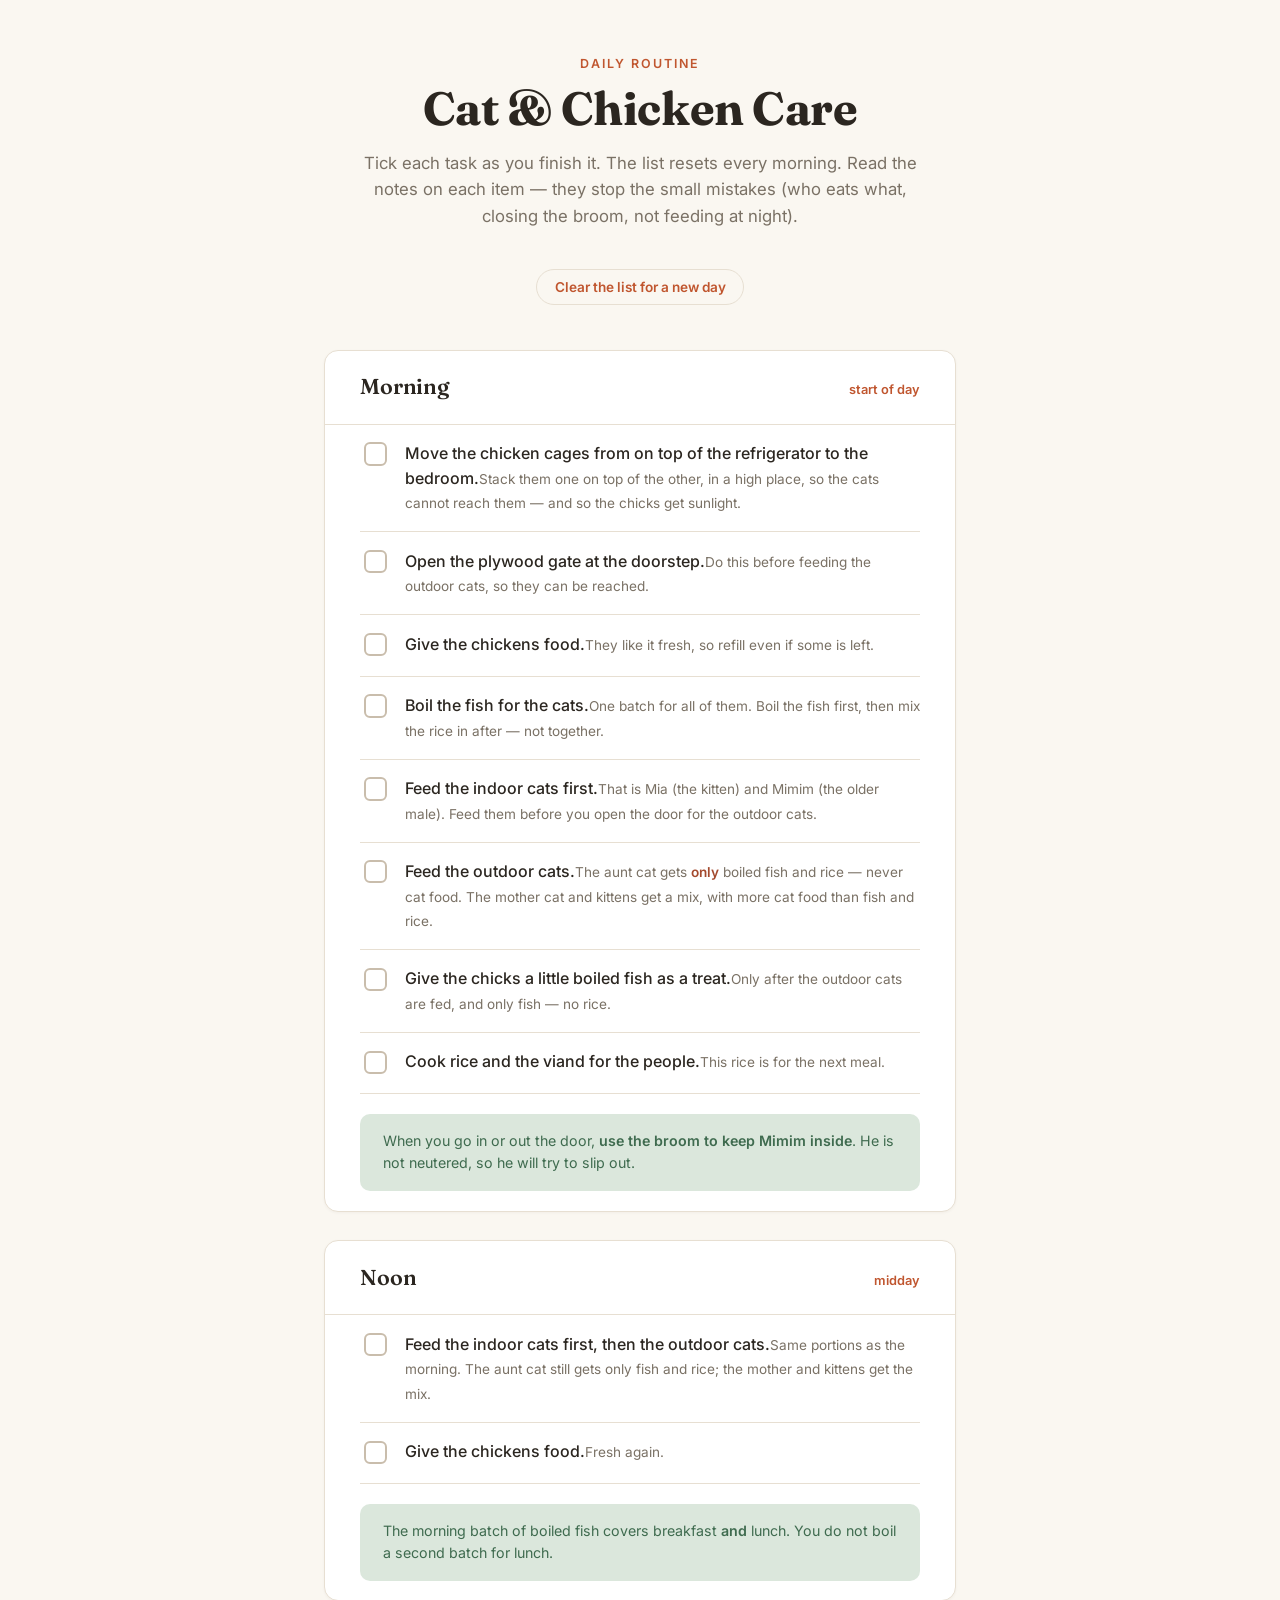
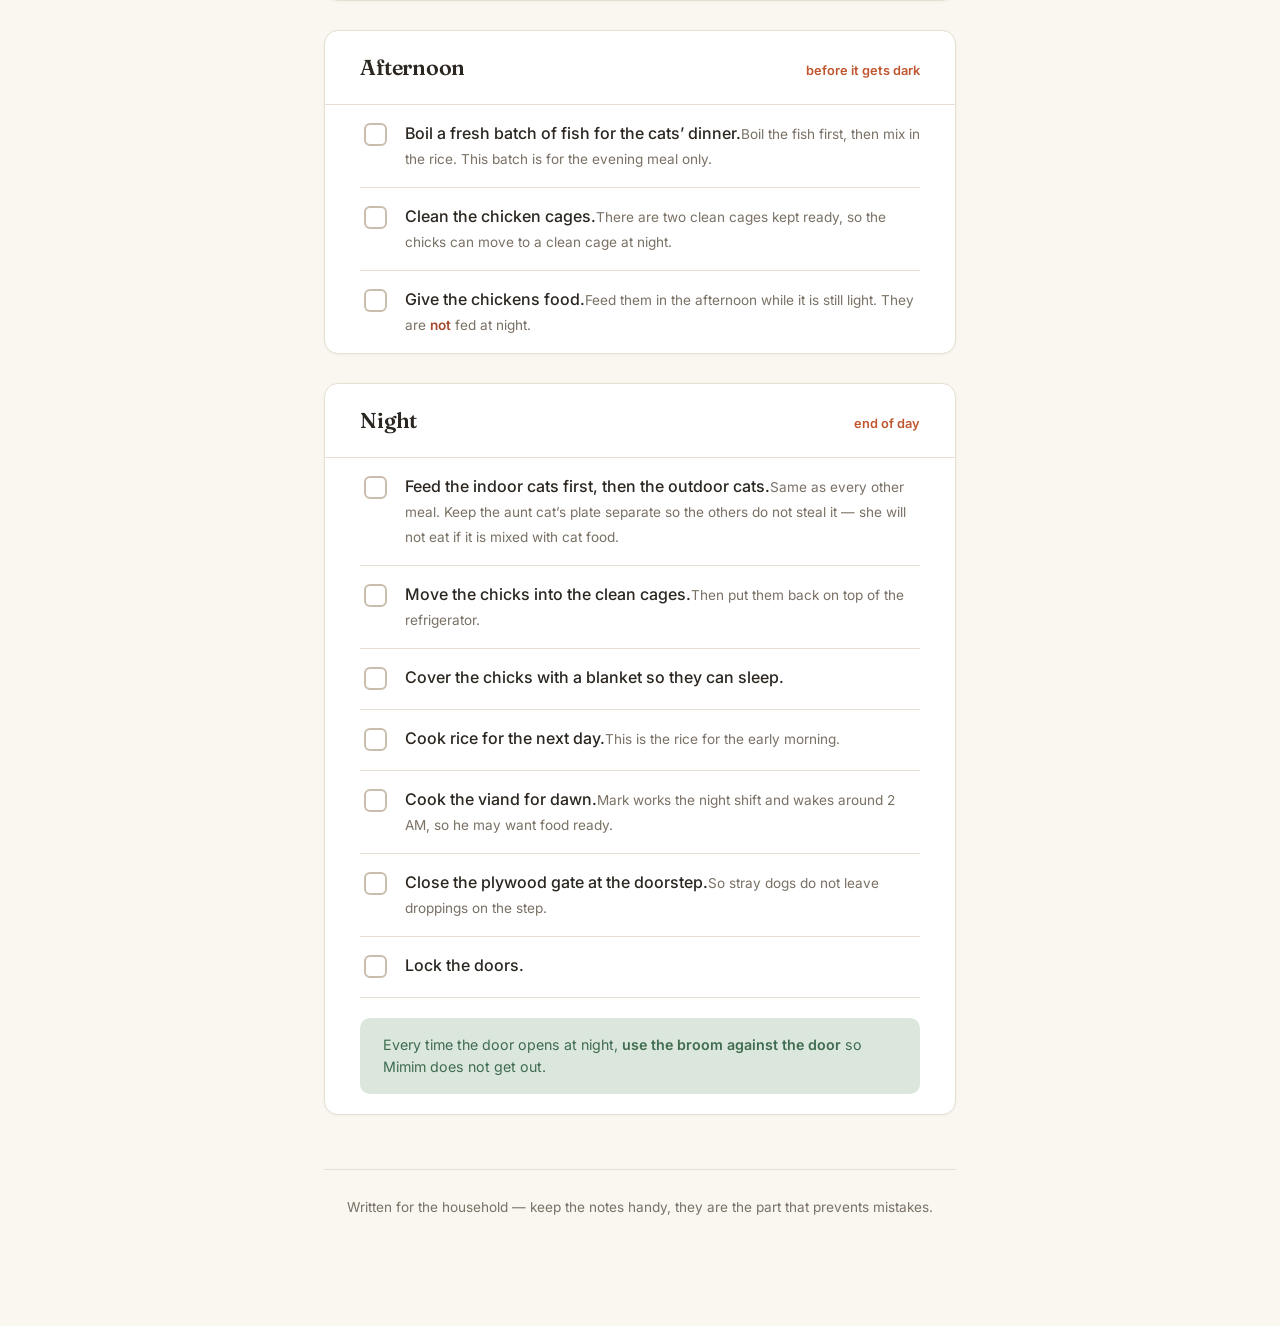
==== house/cat-chicken-care/index.html @ e119d878 "Add daily cat & chicken care checklist page A self-contained house/cat-chicken-care/index.html serve" ====
<!doctype html>
<html lang="en">
<head>
<meta charset="utf-8">
<meta name="viewport" content="width=device-width, initial-scale=1">
<title>Daily Cat &amp; Chicken Care</title>
<link rel="preconnect" href="https://fonts.googleapis.com">
<link rel="preconnect" href="https://fonts.gstatic.com" crossorigin>
<link href="https://fonts.googleapis.com/css2?family=Fraunces:ital,opsz,wght@0,9..144,500;0,9..144,600;0,9..144,700;1,9..144,500&family=Inter:wght@400;500;600;700&display=swap" rel="stylesheet">
<style>
  :root{
    --paper:#faf7f1;
    --ink:#2b2620;
    --muted:#7a7165;
    --line:#e7dfd2;
    --accent:#c0562f;
    --accent-soft:#e8d3c8;
    --green:#3f6b4f;
    --green-soft:#dbe7dc;
    --warn:#a44a2e;
    --display:"Fraunces",Georgia,serif;
    --body:"Inter",system-ui,sans-serif;
  }
  *{box-sizing:border-box}
  html,body{margin:0;padding:0}
  body{
    font-family:var(--body);
    background:var(--paper);
    color:var(--ink);
    line-height:1.55;
    -webkit-font-smoothing:antialiased;
  }
  .wrap{max-width:760px;margin:0 auto;padding:6vh 5vw 12vh}

  header{text-align:center;margin-bottom:4.5vh}
  .eyebrow{font-size:.78rem;font-weight:600;letter-spacing:.16em;text-transform:uppercase;color:var(--accent);margin-bottom:1.2vh}
  h1{font-family:var(--display);font-weight:700;font-size:clamp(1.9rem,5.4vw,2.9rem);line-height:1.08;margin:0 0 1.8vh;letter-spacing:-.01em}
  header .lead{color:var(--muted);font-size:1.05rem;max-width:52ch;margin:0 auto}

  .reset-row{display:flex;justify-content:center;margin:0 0 5vh}
  .reset{
    font-family:var(--body);font-size:.85rem;font-weight:600;color:var(--accent);
    background:none;border:1px solid var(--line);border-radius:99px;padding:.55rem 1.1rem;cursor:pointer;
    transition:background .15s,border-color .15s;
  }
  .reset:hover{background:var(--accent-soft);border-color:var(--accent)}
  .progress{text-align:center;font-size:.82rem;color:var(--muted);margin-top:1.6vh}

  section{background:#fff;border:1px solid var(--line);border-radius:14px;margin-bottom:3.2vh;overflow:hidden;box-shadow:0 1px 3px rgba(43,38,32,.04)}
  .sec-head{padding:2.2vh 5vw;border-bottom:1px solid var(--line);display:flex;align-items:baseline;justify-content:space-between;gap:1rem}
  .sec-head h2{font-family:var(--display);font-weight:600;font-size:1.35rem;margin:0;letter-spacing:-.01em}
  .sec-head .when{font-size:.8rem;font-weight:600;color:var(--accent);white-space:nowrap}
  .sec-body{padding:0 5vw}

  .task{
    display:flex;gap:.9rem;align-items:flex-start;padding:1.8vh 0;border-bottom:1px solid var(--line);
  }
  .task:last-child{border-bottom:none}
  .task input[type=checkbox]{
    appearance:none;-webkit-appearance:none;flex:0 0 auto;width:1.45rem;height:1.45rem;margin-top:.1rem;
    border:2px solid #c9bdac;border-radius:6px;cursor:pointer;position:relative;background:#fff;
    transition:background .15s,border-color .15s;
  }
  .task input[type=checkbox]:checked{background:var(--green);border-color:var(--green)}
  .task input[type=checkbox]:checked::after{
    content:"";position:absolute;left:6px;top:2px;width:5px;height:10px;
    border:solid #fff;border-width:0 2px 2px 0;transform:rotate(45deg);
  }
  .task .txt{flex:1 1 auto}
  .task .t{font-size:1rem;font-weight:500}
  .task input:checked + .txt .t{color:var(--muted);text-decoration:line-through}
  .task .note{font-size:.85rem;color:var(--muted);margin-top:.4vh}
  .task .note b{color:var(--warn);font-weight:600}

  .aside{
    background:var(--green-soft);border-radius:10px;padding:1.8vh 4vw;margin:2.2vh 0;
    font-size:.89rem;color:var(--green);
  }
  .aside b{font-weight:600}

  footer{border-top:1px solid var(--line);margin-top:6vh;padding-top:3vh;color:var(--muted);font-size:.85rem;text-align:center}

  @media (min-width:600px){
    .sec-head{padding:2.2vh 2.2rem}
    .sec-body{padding:0 2.2rem}
    .aside{margin:2.2vh 0;padding:1.8vh 1.4rem}
  }
</style>
</head>
<body>
<div class="wrap">
  <header>
    <div class="eyebrow">Daily Routine</div>
    <h1>Cat &amp; Chicken Care</h1>
    <div class="lead">Tick each task as you finish it. The list resets every morning. Read the notes on each item &mdash; they stop the small mistakes (who eats what, closing the broom, not feeding at night).</div>
  </header>

  <div class="reset-row">
    <button class="reset" id="resetBtn">Clear the list for a new day</button>
  </div>
  <div class="progress" id="progress"></div>

  <section data-day="morning">
    <div class="sec-head"><h2>Morning</h2><span class="when">start of day</span></div>
    <div class="sec-body">
      <label class="task"><input type="checkbox" data-k="m1"><span class="txt"><span class="t">Move the chicken cages from on top of the refrigerator to the bedroom.</span><span class="note">Stack them one on top of the other, in a high place, so the cats cannot reach them &mdash; and so the chicks get sunlight.</span></span></label>
      <label class="task"><input type="checkbox" data-k="m2"><span class="txt"><span class="t">Open the plywood gate at the doorstep.</span><span class="note">Do this before feeding the outdoor cats, so they can be reached.</span></span></label>
      <label class="task"><input type="checkbox" data-k="m3"><span class="txt"><span class="t">Give the chickens food.</span><span class="note">They like it fresh, so refill even if some is left.</span></span></label>
      <label class="task"><input type="checkbox" data-k="m4"><span class="txt"><span class="t">Boil the fish for the cats.</span><span class="note">One batch for all of them. Boil the fish first, then mix the rice in after &mdash; not together.</span></span></label>
      <label class="task"><input type="checkbox" data-k="m5"><span class="txt"><span class="t">Feed the indoor cats first.</span><span class="note">That is Mia (the kitten) and Mimim (the older male). Feed them before you open the door for the outdoor cats.</span></span></label>
      <label class="task"><input type="checkbox" data-k="m6"><span class="txt"><span class="t">Feed the outdoor cats.</span><span class="note">The aunt cat gets <b>only</b> boiled fish and rice &mdash; never cat food. The mother cat and kittens get a mix, with more cat food than fish and rice.</span></span></label>
      <label class="task"><input type="checkbox" data-k="m7"><span class="txt"><span class="t">Give the chicks a little boiled fish as a treat.</span><span class="note">Only after the outdoor cats are fed, and only fish &mdash; no rice.</span></span></label>
      <label class="task"><input type="checkbox" data-k="m8"><span class="txt"><span class="t">Cook rice and the viand for the people.</span><span class="note">This rice is for the next meal.</span></span></label>
      <div class="aside">When you go in or out the door, <b>use the broom to keep Mimim inside</b>. He is not neutered, so he will try to slip out.</div>
    </div>
  </section>

  <section data-day="noon">
    <div class="sec-head"><h2>Noon</h2><span class="when">midday</span></div>
    <div class="sec-body">
      <label class="task"><input type="checkbox" data-k="n1"><span class="txt"><span class="t">Feed the indoor cats first, then the outdoor cats.</span><span class="note">Same portions as the morning. The aunt cat still gets only fish and rice; the mother and kittens get the mix.</span></span></label>
      <label class="task"><input type="checkbox" data-k="n2"><span class="txt"><span class="t">Give the chickens food.</span><span class="note">Fresh again.</span></span></label>
      <div class="aside">The morning batch of boiled fish covers breakfast <b>and</b> lunch. You do not boil a second batch for lunch.</div>
    </div>
  </section>

  <section data-day="afternoon">
    <div class="sec-head"><h2>Afternoon</h2><span class="when">before it gets dark</span></div>
    <div class="sec-body">
      <label class="task"><input type="checkbox" data-k="a1"><span class="txt"><span class="t">Boil a fresh batch of fish for the cats&rsquo; dinner.</span><span class="note">Boil the fish first, then mix in the rice. This batch is for the evening meal only.</span></span></label>
      <label class="task"><input type="checkbox" data-k="a2"><span class="txt"><span class="t">Clean the chicken cages.</span><span class="note">There are two clean cages kept ready, so the chicks can move to a clean cage at night.</span></span></label>
      <label class="task"><input type="checkbox" data-k="a3"><span class="txt"><span class="t">Give the chickens food.</span><span class="note">Feed them in the afternoon while it is still light. They are <b>not</b> fed at night.</span></span></label>
    </div>
  </section>

  <section data-day="night">
    <div class="sec-head"><h2>Night</h2><span class="when">end of day</span></div>
    <div class="sec-body">
      <label class="task"><input type="checkbox" data-k="e1"><span class="txt"><span class="t">Feed the indoor cats first, then the outdoor cats.</span><span class="note">Same as every other meal. Keep the aunt cat&rsquo;s plate separate so the others do not steal it &mdash; she will not eat if it is mixed with cat food.</span></span></label>
      <label class="task"><input type="checkbox" data-k="e2"><span class="txt"><span class="t">Move the chicks into the clean cages.</span><span class="note">Then put them back on top of the refrigerator.</span></span></label>
      <label class="task"><input type="checkbox" data-k="e3"><span class="txt"><span class="t">Cover the chicks with a blanket so they can sleep.</span><span class="note"></span></span></label>
      <label class="task"><input type="checkbox" data-k="e4"><span class="txt"><span class="t">Cook rice for the next day.</span><span class="note">This is the rice for the early morning.</span></span></label>
      <label class="task"><input type="checkbox" data-k="e5"><span class="txt"><span class="t">Cook the viand for dawn.</span><span class="note">Mark works the night shift and wakes around 2 AM, so he may want food ready.</span></span></label>
      <label class="task"><input type="checkbox" data-k="e6"><span class="txt"><span class="t">Close the plywood gate at the doorstep.</span><span class="note">So stray dogs do not leave droppings on the step.</span></span></label>
      <label class="task"><input type="checkbox" data-k="e7"><span class="txt"><span class="t">Lock the doors.</span><span class="note"></span></span></label>
      <div class="aside">Every time the door opens at night, <b>use the broom against the door</b> so Mimim does not get out.</div>
    </div>
  </section>

  <footer>Written for the household &mdash; keep the notes handy, they are the part that prevents mistakes.</footer>
</div>

<script>
(function () {
  var KEY = "catChickenCare_";
  var boxes = Array.prototype.slice.call(document.querySelectorAll('input[type=checkbox]'));
  var progress = document.getElementById('progress');

  function todayStamp() {
    var d = new Date();
    return d.getFullYear() + "-" + (d.getMonth() + 1) + "-" + d.getDate();
  }

  function load() {
    var stamp = localStorage.getItem(KEY + "stamp");
    if (stamp !== todayStamp()) {
      boxes.forEach(function (b) { b.checked = false; });
      return;
    }
    boxes.forEach(function (b) {
      b.checked = localStorage.getItem(KEY + b.dataset.k) === "1";
    });
  }

  function save() {
    localStorage.setItem(KEY + "stamp", todayStamp());
    boxes.forEach(function (b) {
      if (b.checked) { localStorage.setItem(KEY + b.dataset.k, "1"); }
      else { localStorage.removeItem(KEY + b.dataset.k); }
    });
    render();
  }

  function render() {
    var done = boxes.filter(function (b) { return b.checked; }).length;
    var total = boxes.length;
    if (!done) { progress.textContent = ""; return; }
    progress.textContent = done + " of " + total + " tasks done today";
  }

  boxes.forEach(function (b) { b.addEventListener("change", save); });

  document.getElementById('resetBtn').addEventListener('click', function () {
    boxes.forEach(function (b) { b.checked = false; });
    save();
  });

  load();
  render();
})();
</script>
</body>
</html>
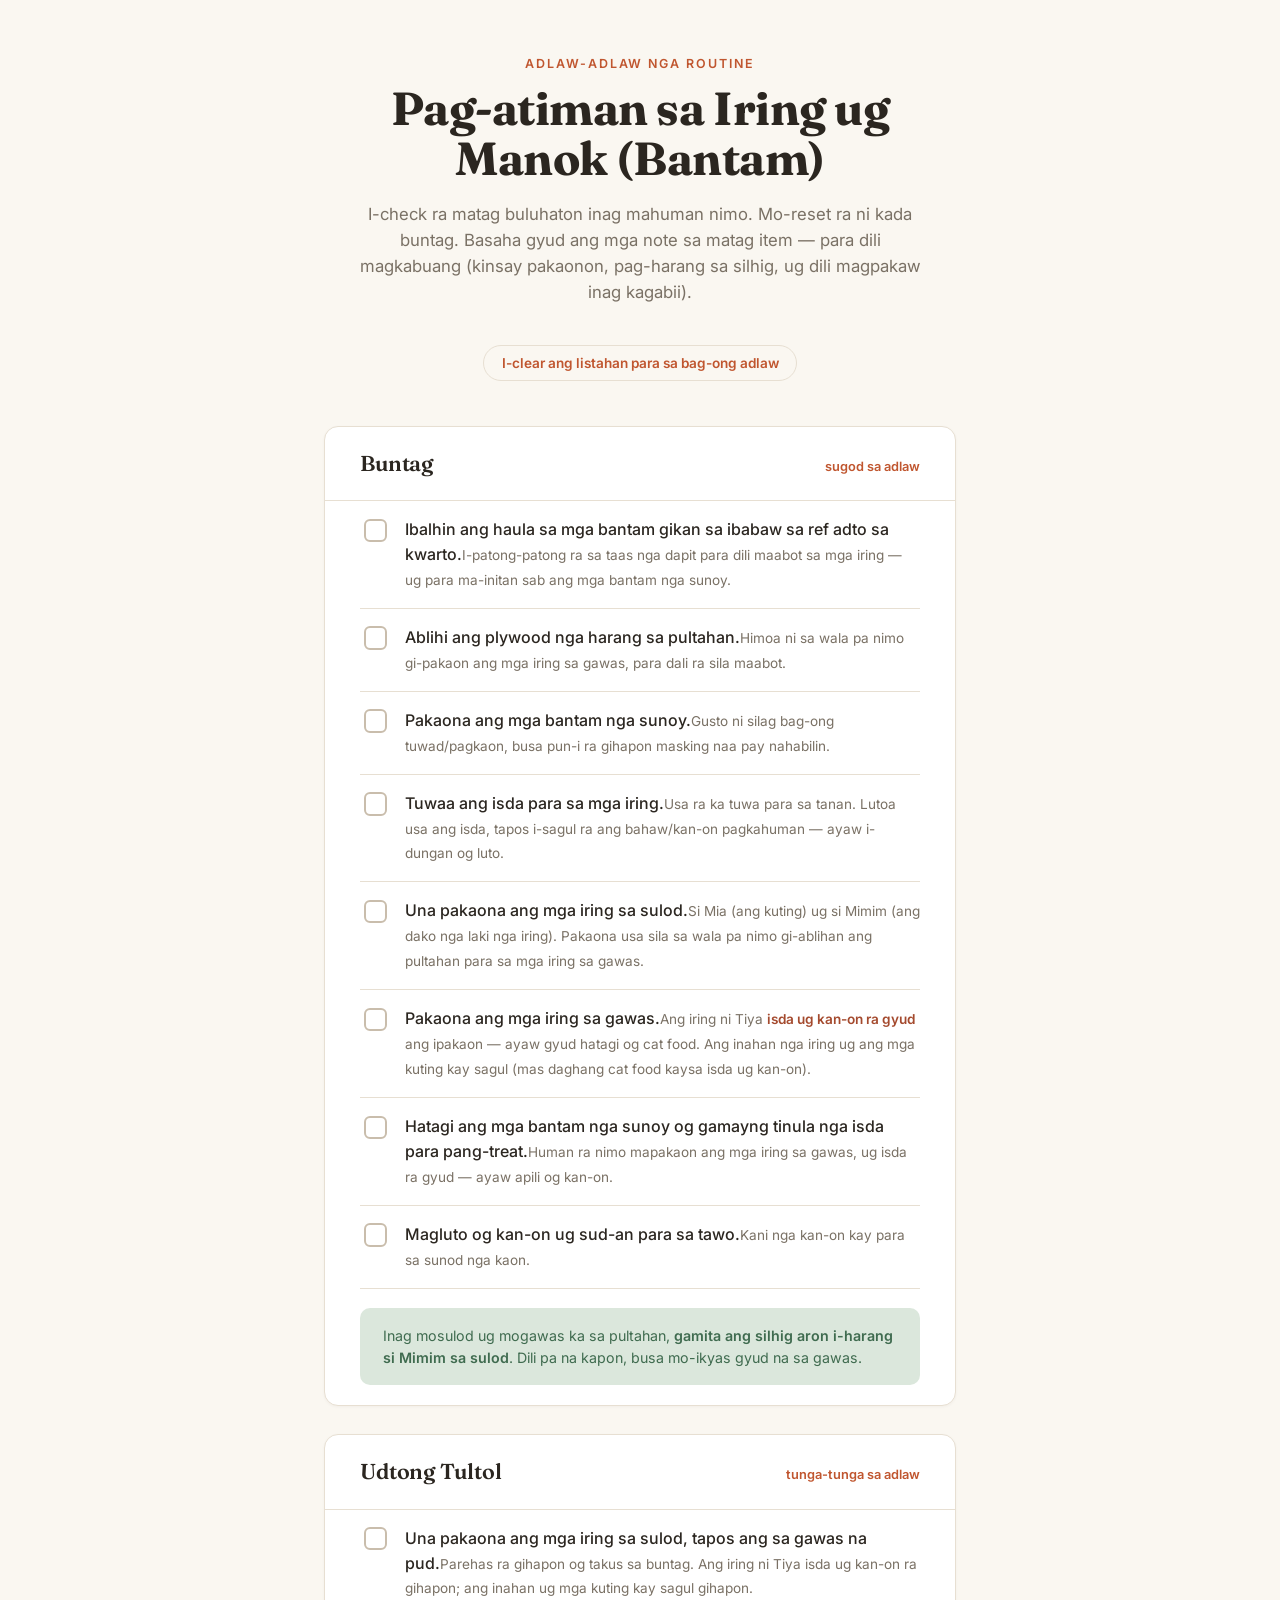
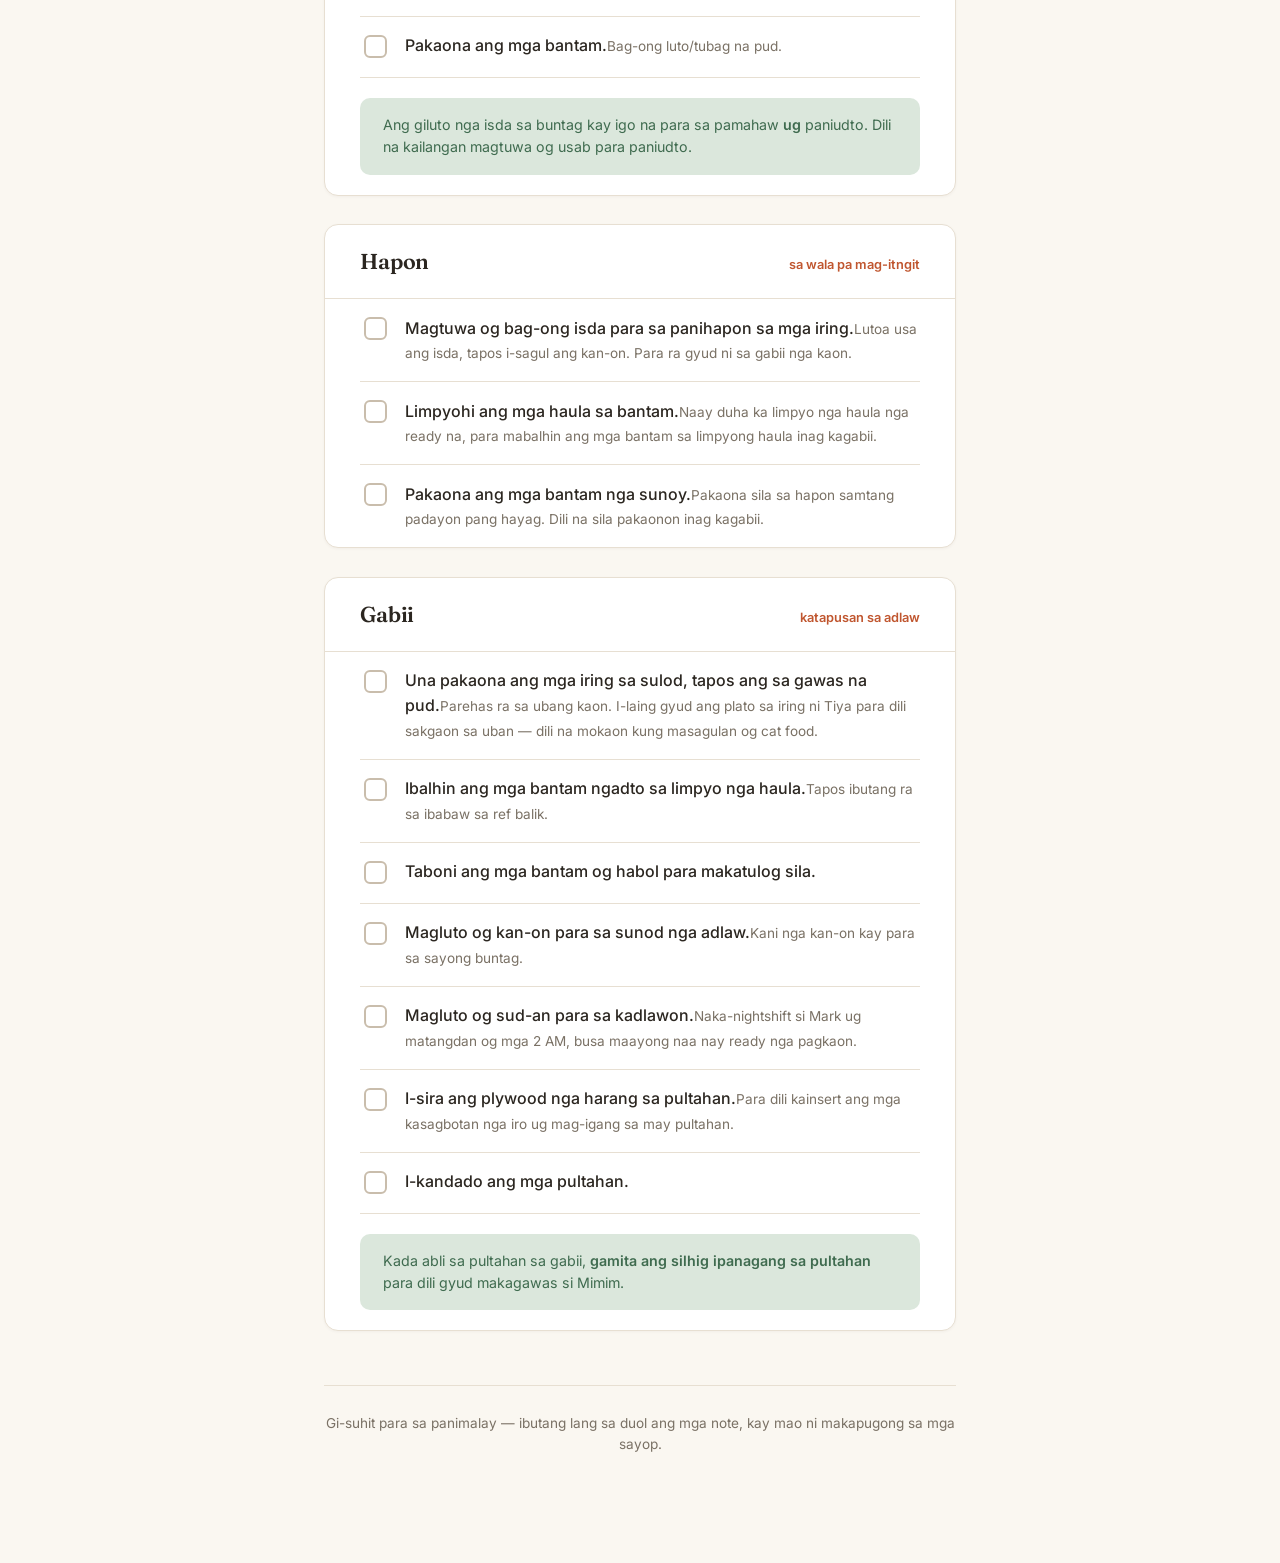
==== commit 929e1ee3: "Translate cat & chicken care checklist to Bisaya (Cebuano) The helper-facing page is now in Bisaya f" ====
--- a/house/cat-chicken-care/index.html
+++ b/house/cat-chicken-care/index.html
@@ -3,7 +3,7 @@
 <head>
 <meta charset="utf-8">
 <meta name="viewport" content="width=device-width, initial-scale=1">
-<title>Daily Cat &amp; Chicken Care</title>
+<title>Adlaw-adlaw nga Pag-atiman sa Iring ug Bantam</title>
 <link rel="preconnect" href="https://fonts.googleapis.com">
 <link rel="preconnect" href="https://fonts.gstatic.com" crossorigin>
 <link href="https://fonts.googleapis.com/css2?family=Fraunces:ital,opsz,wght@0,9..144,500;0,9..144,600;0,9..144,700;1,9..144,500&family=Inter:wght@400;500;600;700&display=swap" rel="stylesheet">
@@ -90,64 +90,64 @@
 <body>
 <div class="wrap">
   <header>
-    <div class="eyebrow">Daily Routine</div>
-    <h1>Cat &amp; Chicken Care</h1>
-    <div class="lead">Tick each task as you finish it. The list resets every morning. Read the notes on each item &mdash; they stop the small mistakes (who eats what, closing the broom, not feeding at night).</div>
+    <div class="eyebrow">Adlaw-adlaw nga Routine</div>
+    <h1>Pag-atiman sa Iring ug Manok (Bantam)</h1>
+    <div class="lead">I-check ra matag buluhaton inag mahuman nimo. Mo-reset ra ni kada buntag. Basaha gyud ang mga note sa matag item &mdash; para dili magkabuang (kinsay pakaonon, pag-harang sa silhig, ug dili magpakaw inag kagabii).</div>
   </header>
 
   <div class="reset-row">
-    <button class="reset" id="resetBtn">Clear the list for a new day</button>
+    <button class="reset" id="resetBtn">I-clear ang listahan para sa bag-ong adlaw</button>
   </div>
   <div class="progress" id="progress"></div>
 
   <section data-day="morning">
-    <div class="sec-head"><h2>Morning</h2><span class="when">start of day</span></div>
-    <div class="sec-body">
-      <label class="task"><input type="checkbox" data-k="m1"><span class="txt"><span class="t">Move the chicken cages from on top of the refrigerator to the bedroom.</span><span class="note">Stack them one on top of the other, in a high place, so the cats cannot reach them &mdash; and so the chicks get sunlight.</span></span></label>
-      <label class="task"><input type="checkbox" data-k="m2"><span class="txt"><span class="t">Open the plywood gate at the doorstep.</span><span class="note">Do this before feeding the outdoor cats, so they can be reached.</span></span></label>
-      <label class="task"><input type="checkbox" data-k="m3"><span class="txt"><span class="t">Give the chickens food.</span><span class="note">They like it fresh, so refill even if some is left.</span></span></label>
-      <label class="task"><input type="checkbox" data-k="m4"><span class="txt"><span class="t">Boil the fish for the cats.</span><span class="note">One batch for all of them. Boil the fish first, then mix the rice in after &mdash; not together.</span></span></label>
-      <label class="task"><input type="checkbox" data-k="m5"><span class="txt"><span class="t">Feed the indoor cats first.</span><span class="note">That is Mia (the kitten) and Mimim (the older male). Feed them before you open the door for the outdoor cats.</span></span></label>
-      <label class="task"><input type="checkbox" data-k="m6"><span class="txt"><span class="t">Feed the outdoor cats.</span><span class="note">The aunt cat gets <b>only</b> boiled fish and rice &mdash; never cat food. The mother cat and kittens get a mix, with more cat food than fish and rice.</span></span></label>
-      <label class="task"><input type="checkbox" data-k="m7"><span class="txt"><span class="t">Give the chicks a little boiled fish as a treat.</span><span class="note">Only after the outdoor cats are fed, and only fish &mdash; no rice.</span></span></label>
-      <label class="task"><input type="checkbox" data-k="m8"><span class="txt"><span class="t">Cook rice and the viand for the people.</span><span class="note">This rice is for the next meal.</span></span></label>
-      <div class="aside">When you go in or out the door, <b>use the broom to keep Mimim inside</b>. He is not neutered, so he will try to slip out.</div>
+    <div class="sec-head"><h2>Buntag</h2><span class="when">sugod sa adlaw</span></div>
+    <div class="sec-body">
+      <label class="task"><input type="checkbox" data-k="m1"><span class="txt"><span class="t">Ibalhin ang haula sa mga bantam gikan sa ibabaw sa ref adto sa kwarto.</span><span class="note">I-patong-patong ra sa taas nga dapit para dili maabot sa mga iring &mdash; ug para ma-initan sab ang mga bantam nga sunoy.</span></span></label>
+      <label class="task"><input type="checkbox" data-k="m2"><span class="txt"><span class="t">Ablihi ang plywood nga harang sa pultahan.</span><span class="note">Himoa ni sa wala pa nimo gi-pakaon ang mga iring sa gawas, para dali ra sila maabot.</span></span></label>
+      <label class="task"><input type="checkbox" data-k="m3"><span class="txt"><span class="t">Pakaona ang mga bantam nga sunoy.</span><span class="note">Gusto ni silag bag-ong tuwad/pagkaon, busa pun-i ra gihapon masking naa pay nahabilin.</span></span></label>
+      <label class="task"><input type="checkbox" data-k="m4"><span class="txt"><span class="t">Tuwaa ang isda para sa mga iring.</span><span class="note">Usa ra ka tuwa para sa tanan. Lutoa usa ang isda, tapos i-sagul ra ang bahaw/kan-on pagkahuman &mdash; ayaw i-dungan og luto.</span></span></label>
+      <label class="task"><input type="checkbox" data-k="m5"><span class="txt"><span class="t">Una pakaona ang mga iring sa sulod.</span><span class="note">Si Mia (ang kuting) ug si Mimim (ang dako nga laki nga iring). Pakaona usa sila sa wala pa nimo gi-ablihan ang pultahan para sa mga iring sa gawas.</span></span></label>
+      <label class="task"><input type="checkbox" data-k="m6"><span class="txt"><span class="t">Pakaona ang mga iring sa gawas.</span><span class="note">Ang iring ni Tiya <b>isda ug kan-on ra gyud</b> ang ipakaon &mdash; ayaw gyud hatagi og cat food. Ang inahan nga iring ug ang mga kuting kay sagul (mas daghang cat food kaysa isda ug kan-on).</span></span></label>
+      <label class="task"><input type="checkbox" data-k="m7"><span class="txt"><span class="t">Hatagi ang mga bantam nga sunoy og gamayng tinula nga isda para pang-treat.</span><span class="note">Human ra nimo mapakaon ang mga iring sa gawas, ug isda ra gyud &mdash; ayaw apili og kan-on.</span></span></label>
+      <label class="task"><input type="checkbox" data-k="m8"><span class="txt"><span class="t">Magluto og kan-on ug sud-an para sa tawo.</span><span class="note">Kani nga kan-on kay para sa sunod nga kaon.</span></span></label>
+      <div class="aside">Inag mosulod ug mogawas ka sa pultahan, <b>gamita ang silhig aron i-harang si Mimim sa sulod</b>. Dili pa na kapon, busa mo-ikyas gyud na sa gawas.</div>
     </div>
   </section>
 
   <section data-day="noon">
-    <div class="sec-head"><h2>Noon</h2><span class="when">midday</span></div>
-    <div class="sec-body">
-      <label class="task"><input type="checkbox" data-k="n1"><span class="txt"><span class="t">Feed the indoor cats first, then the outdoor cats.</span><span class="note">Same portions as the morning. The aunt cat still gets only fish and rice; the mother and kittens get the mix.</span></span></label>
-      <label class="task"><input type="checkbox" data-k="n2"><span class="txt"><span class="t">Give the chickens food.</span><span class="note">Fresh again.</span></span></label>
-      <div class="aside">The morning batch of boiled fish covers breakfast <b>and</b> lunch. You do not boil a second batch for lunch.</div>
+    <div class="sec-head"><h2>Udtong Tultol</h2><span class="when">tunga-tunga sa adlaw</span></div>
+    <div class="sec-body">
+      <label class="task"><input type="checkbox" data-k="n1"><span class="txt"><span class="t">Una pakaona ang mga iring sa sulod, tapos ang sa gawas na pud.</span><span class="note">Parehas ra gihapon og takus sa buntag. Ang iring ni Tiya isda ug kan-on ra gihapon; ang inahan ug mga kuting kay sagul gihapon.</span></span></label>
+      <label class="task"><input type="checkbox" data-k="n2"><span class="txt"><span class="t">Pakaona ang mga bantam.</span><span class="note">Bag-ong luto/tubag na pud.</span></span></label>
+      <div class="aside">Ang giluto nga isda sa buntag kay igo na para sa pamahaw <b>ug</b> paniudto. Dili na kailangan magtuwa og usab para paniudto.</div>
     </div>
   </section>
 
   <section data-day="afternoon">
-    <div class="sec-head"><h2>Afternoon</h2><span class="when">before it gets dark</span></div>
-    <div class="sec-body">
-      <label class="task"><input type="checkbox" data-k="a1"><span class="txt"><span class="t">Boil a fresh batch of fish for the cats&rsquo; dinner.</span><span class="note">Boil the fish first, then mix in the rice. This batch is for the evening meal only.</span></span></label>
-      <label class="task"><input type="checkbox" data-k="a2"><span class="txt"><span class="t">Clean the chicken cages.</span><span class="note">There are two clean cages kept ready, so the chicks can move to a clean cage at night.</span></span></label>
-      <label class="task"><input type="checkbox" data-k="a3"><span class="txt"><span class="t">Give the chickens food.</span><span class="note">Feed them in the afternoon while it is still light. They are <b>not</b> fed at night.</span></span></label>
+    <div class="sec-head"><h2>Hapon</h2><span class="when">sa wala pa mag-itngit</span></div>
+    <div class="sec-body">
+      <label class="task"><input type="checkbox" data-k="a1"><span class="txt"><span class="t">Magtuwa og bag-ong isda para sa panihapon sa mga iring.</span><span class="note">Lutoa usa ang isda, tapos i-sagul ang kan-on. Para ra gyud ni sa gabii nga kaon.</span></span></label>
+      <label class="task"><input type="checkbox" data-k="a2"><span class="txt"><span class="t">Limpyohi ang mga haula sa bantam.</span><span class="note">Naay duha ka limpyo nga haula nga ready na, para mabalhin ang mga bantam sa limpyong haula inag kagabii.</span></span></label>
+      <label class="task"><input type="checkbox" data-k="a3"><span class="txt"><span class="t">Pakaona ang mga bantam nga sunoy.</span><span class="note">Pakaona sila sa hapon samtang padayon pang hayag. Dili na sila pakaonon inag kagabii.</span></span></label>
     </div>
   </section>
 
   <section data-day="night">
-    <div class="sec-head"><h2>Night</h2><span class="when">end of day</span></div>
-    <div class="sec-body">
-      <label class="task"><input type="checkbox" data-k="e1"><span class="txt"><span class="t">Feed the indoor cats first, then the outdoor cats.</span><span class="note">Same as every other meal. Keep the aunt cat&rsquo;s plate separate so the others do not steal it &mdash; she will not eat if it is mixed with cat food.</span></span></label>
-      <label class="task"><input type="checkbox" data-k="e2"><span class="txt"><span class="t">Move the chicks into the clean cages.</span><span class="note">Then put them back on top of the refrigerator.</span></span></label>
-      <label class="task"><input type="checkbox" data-k="e3"><span class="txt"><span class="t">Cover the chicks with a blanket so they can sleep.</span><span class="note"></span></span></label>
-      <label class="task"><input type="checkbox" data-k="e4"><span class="txt"><span class="t">Cook rice for the next day.</span><span class="note">This is the rice for the early morning.</span></span></label>
-      <label class="task"><input type="checkbox" data-k="e5"><span class="txt"><span class="t">Cook the viand for dawn.</span><span class="note">Mark works the night shift and wakes around 2 AM, so he may want food ready.</span></span></label>
-      <label class="task"><input type="checkbox" data-k="e6"><span class="txt"><span class="t">Close the plywood gate at the doorstep.</span><span class="note">So stray dogs do not leave droppings on the step.</span></span></label>
-      <label class="task"><input type="checkbox" data-k="e7"><span class="txt"><span class="t">Lock the doors.</span><span class="note"></span></span></label>
-      <div class="aside">Every time the door opens at night, <b>use the broom against the door</b> so Mimim does not get out.</div>
-    </div>
-  </section>
-
-  <footer>Written for the household &mdash; keep the notes handy, they are the part that prevents mistakes.</footer>
+    <div class="sec-head"><h2>Gabii</h2><span class="when">katapusan sa adlaw</span></div>
+    <div class="sec-body">
+      <label class="task"><input type="checkbox" data-k="e1"><span class="txt"><span class="t">Una pakaona ang mga iring sa sulod, tapos ang sa gawas na pud.</span><span class="note">Parehas ra sa ubang kaon. I-laing gyud ang plato sa iring ni Tiya para dili sakgaon sa uban &mdash; dili na mokaon kung masagulan og cat food.</span></span></label>
+      <label class="task"><input type="checkbox" data-k="e2"><span class="txt"><span class="t">Ibalhin ang mga bantam ngadto sa limpyo nga haula.</span><span class="note">Tapos ibutang ra sa ibabaw sa ref balik.</span></span></label>
+      <label class="task"><input type="checkbox" data-k="e3"><span class="txt"><span class="t">Taboni ang mga bantam og habol para makatulog sila.</span><span class="note"></span></span></label>
+      <label class="task"><input type="checkbox" data-k="e4"><span class="txt"><span class="t">Magluto og kan-on para sa sunod nga adlaw.</span><span class="note">Kani nga kan-on kay para sa sayong buntag.</span></span></label>
+      <label class="task"><input type="checkbox" data-k="e5"><span class="txt"><span class="t">Magluto og sud-an para sa kadlawon.</span><span class="note">Naka-nightshift si Mark ug matangdan og mga 2 AM, busa maayong naa nay ready nga pagkaon.</span></span></label>
+      <label class="task"><input type="checkbox" data-k="e6"><span class="txt"><span class="t">I-sira ang plywood nga harang sa pultahan.</span><span class="note">Para dili kainsert ang mga kasagbotan nga iro ug mag-igang sa may pultahan.</span></span></label>
+      <label class="task"><input type="checkbox" data-k="e7"><span class="txt"><span class="t">I-kandado ang mga pultahan.</span><span class="note"></span></span></label>
+      <div class="aside">Kada abli sa pultahan sa gabii, <b>gamita ang silhig ipanagang sa pultahan</b> para dili gyud makagawas si Mimim.</div>
+    </div>
+  </section>
+
+  <footer>Gi-suhit para sa panimalay &mdash; ibutang lang sa duol ang mga note, kay mao ni makapugong sa mga sayop.</footer>
 </div>
 
 <script>
@@ -185,7 +185,7 @@
     var done = boxes.filter(function (b) { return b.checked; }).length;
     var total = boxes.length;
     if (!done) { progress.textContent = ""; return; }
-    progress.textContent = done + " of " + total + " tasks done today";
+    progress.textContent = done + " sa " + total + " ka buluhaton ang nahuman karon";
   }
 
   boxes.forEach(function (b) { b.addEventListener("change", save); });
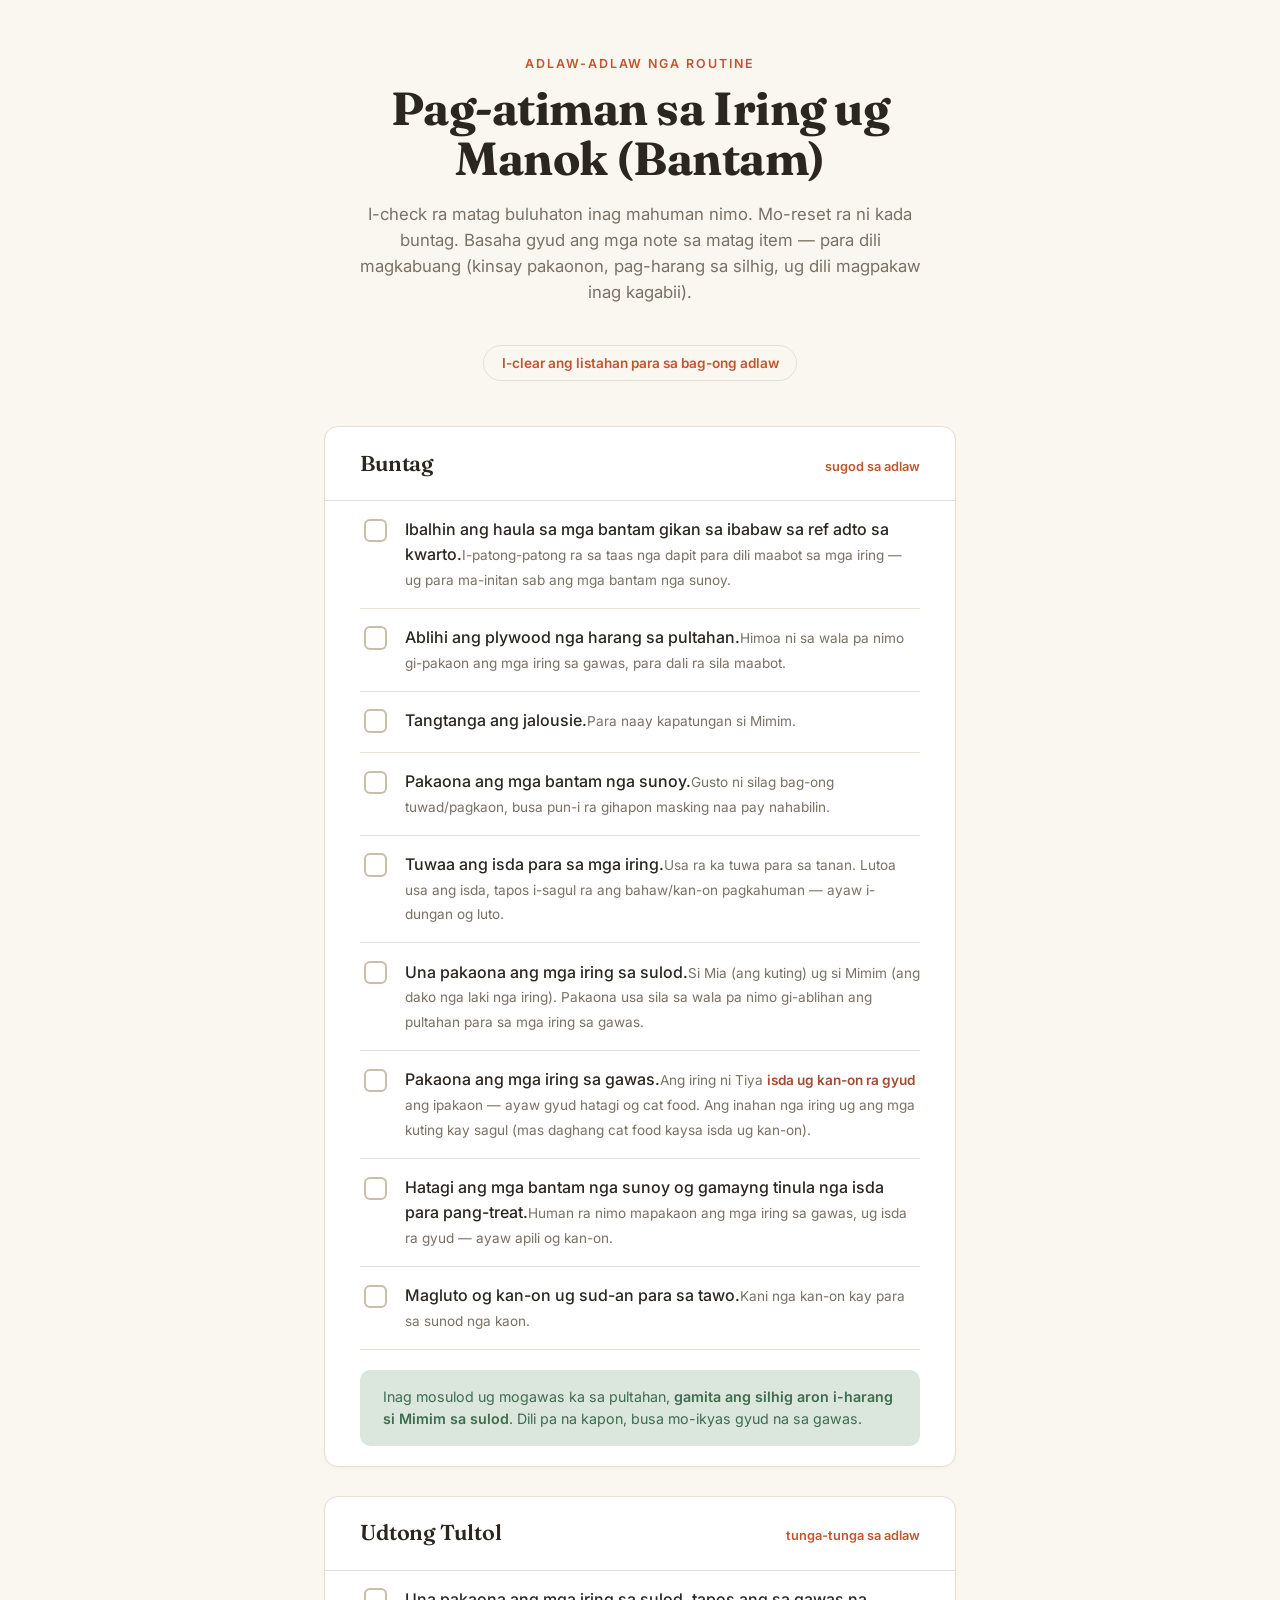
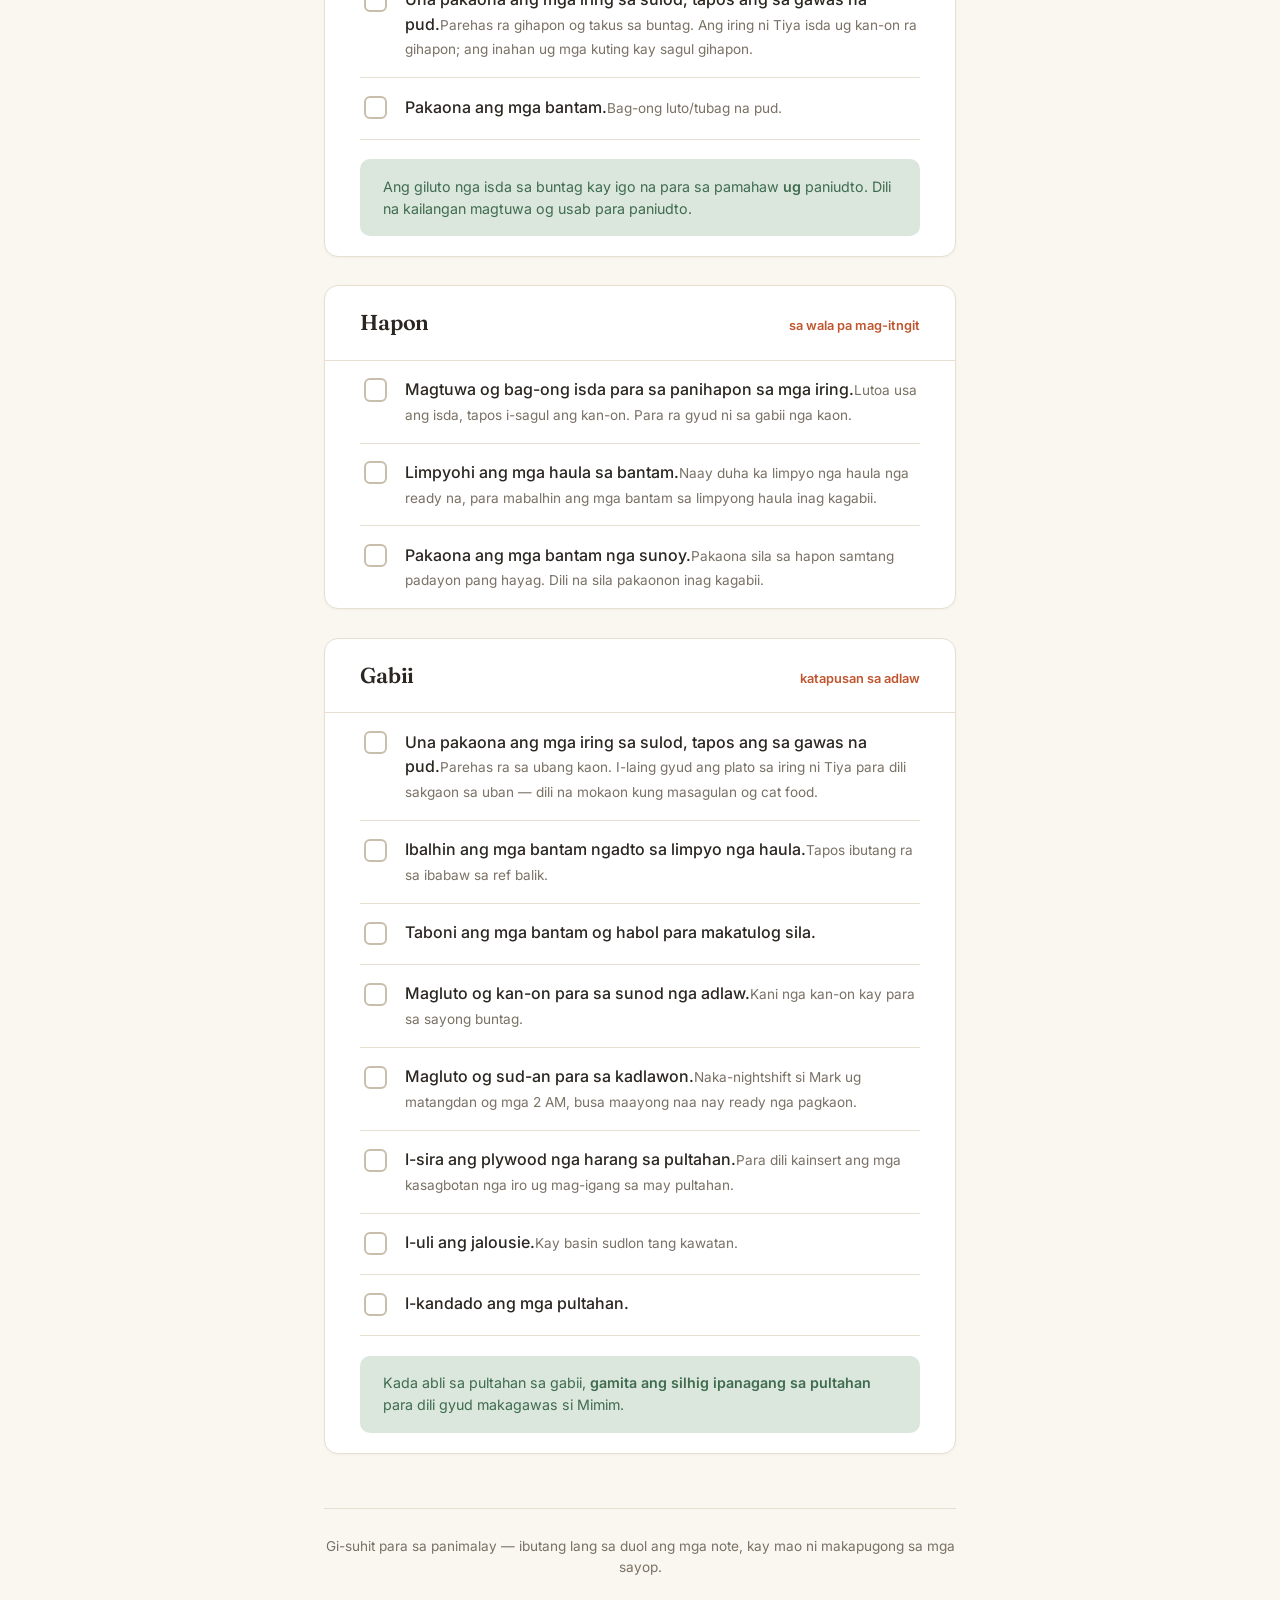
==== commit 5cb238dc: "Add jalousie open/close tasks (Mimim perch, burglar safety)" ====
--- a/house/cat-chicken-care/index.html
+++ b/house/cat-chicken-care/index.html
@@ -105,6 +105,7 @@
     <div class="sec-body">
       <label class="task"><input type="checkbox" data-k="m1"><span class="txt"><span class="t">Ibalhin ang haula sa mga bantam gikan sa ibabaw sa ref adto sa kwarto.</span><span class="note">I-patong-patong ra sa taas nga dapit para dili maabot sa mga iring &mdash; ug para ma-initan sab ang mga bantam nga sunoy.</span></span></label>
       <label class="task"><input type="checkbox" data-k="m2"><span class="txt"><span class="t">Ablihi ang plywood nga harang sa pultahan.</span><span class="note">Himoa ni sa wala pa nimo gi-pakaon ang mga iring sa gawas, para dali ra sila maabot.</span></span></label>
+      <label class="task"><input type="checkbox" data-k="m9"><span class="txt"><span class="t">Tangtanga ang jalousie.</span><span class="note">Para naay kapatungan si Mimim.</span></span></label>
       <label class="task"><input type="checkbox" data-k="m3"><span class="txt"><span class="t">Pakaona ang mga bantam nga sunoy.</span><span class="note">Gusto ni silag bag-ong tuwad/pagkaon, busa pun-i ra gihapon masking naa pay nahabilin.</span></span></label>
       <label class="task"><input type="checkbox" data-k="m4"><span class="txt"><span class="t">Tuwaa ang isda para sa mga iring.</span><span class="note">Usa ra ka tuwa para sa tanan. Lutoa usa ang isda, tapos i-sagul ra ang bahaw/kan-on pagkahuman &mdash; ayaw i-dungan og luto.</span></span></label>
       <label class="task"><input type="checkbox" data-k="m5"><span class="txt"><span class="t">Una pakaona ang mga iring sa sulod.</span><span class="note">Si Mia (ang kuting) ug si Mimim (ang dako nga laki nga iring). Pakaona usa sila sa wala pa nimo gi-ablihan ang pultahan para sa mga iring sa gawas.</span></span></label>
@@ -142,6 +143,7 @@
       <label class="task"><input type="checkbox" data-k="e4"><span class="txt"><span class="t">Magluto og kan-on para sa sunod nga adlaw.</span><span class="note">Kani nga kan-on kay para sa sayong buntag.</span></span></label>
       <label class="task"><input type="checkbox" data-k="e5"><span class="txt"><span class="t">Magluto og sud-an para sa kadlawon.</span><span class="note">Naka-nightshift si Mark ug matangdan og mga 2 AM, busa maayong naa nay ready nga pagkaon.</span></span></label>
       <label class="task"><input type="checkbox" data-k="e6"><span class="txt"><span class="t">I-sira ang plywood nga harang sa pultahan.</span><span class="note">Para dili kainsert ang mga kasagbotan nga iro ug mag-igang sa may pultahan.</span></span></label>
+      <label class="task"><input type="checkbox" data-k="e8"><span class="txt"><span class="t">I-uli ang jalousie.</span><span class="note">Kay basin sudlon tang kawatan.</span></span></label>
       <label class="task"><input type="checkbox" data-k="e7"><span class="txt"><span class="t">I-kandado ang mga pultahan.</span><span class="note"></span></span></label>
       <div class="aside">Kada abli sa pultahan sa gabii, <b>gamita ang silhig ipanagang sa pultahan</b> para dili gyud makagawas si Mimim.</div>
     </div>
